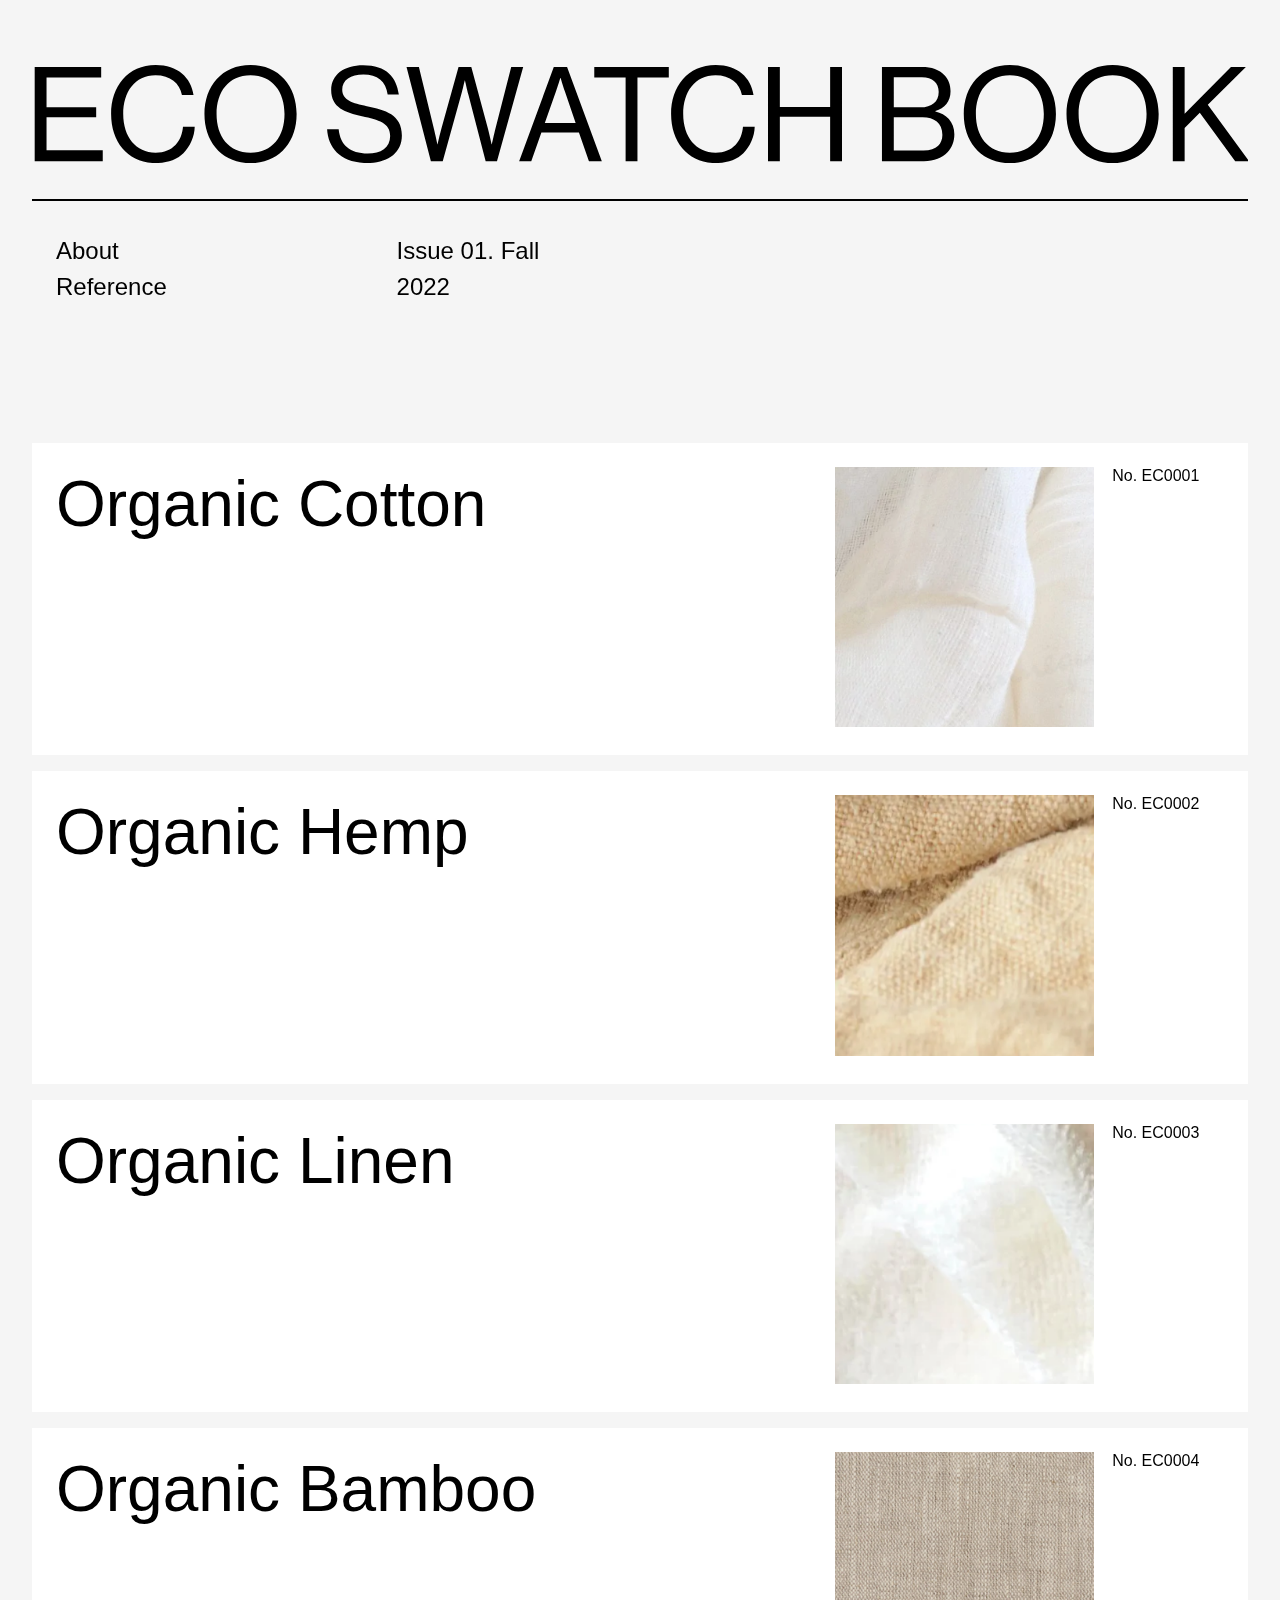
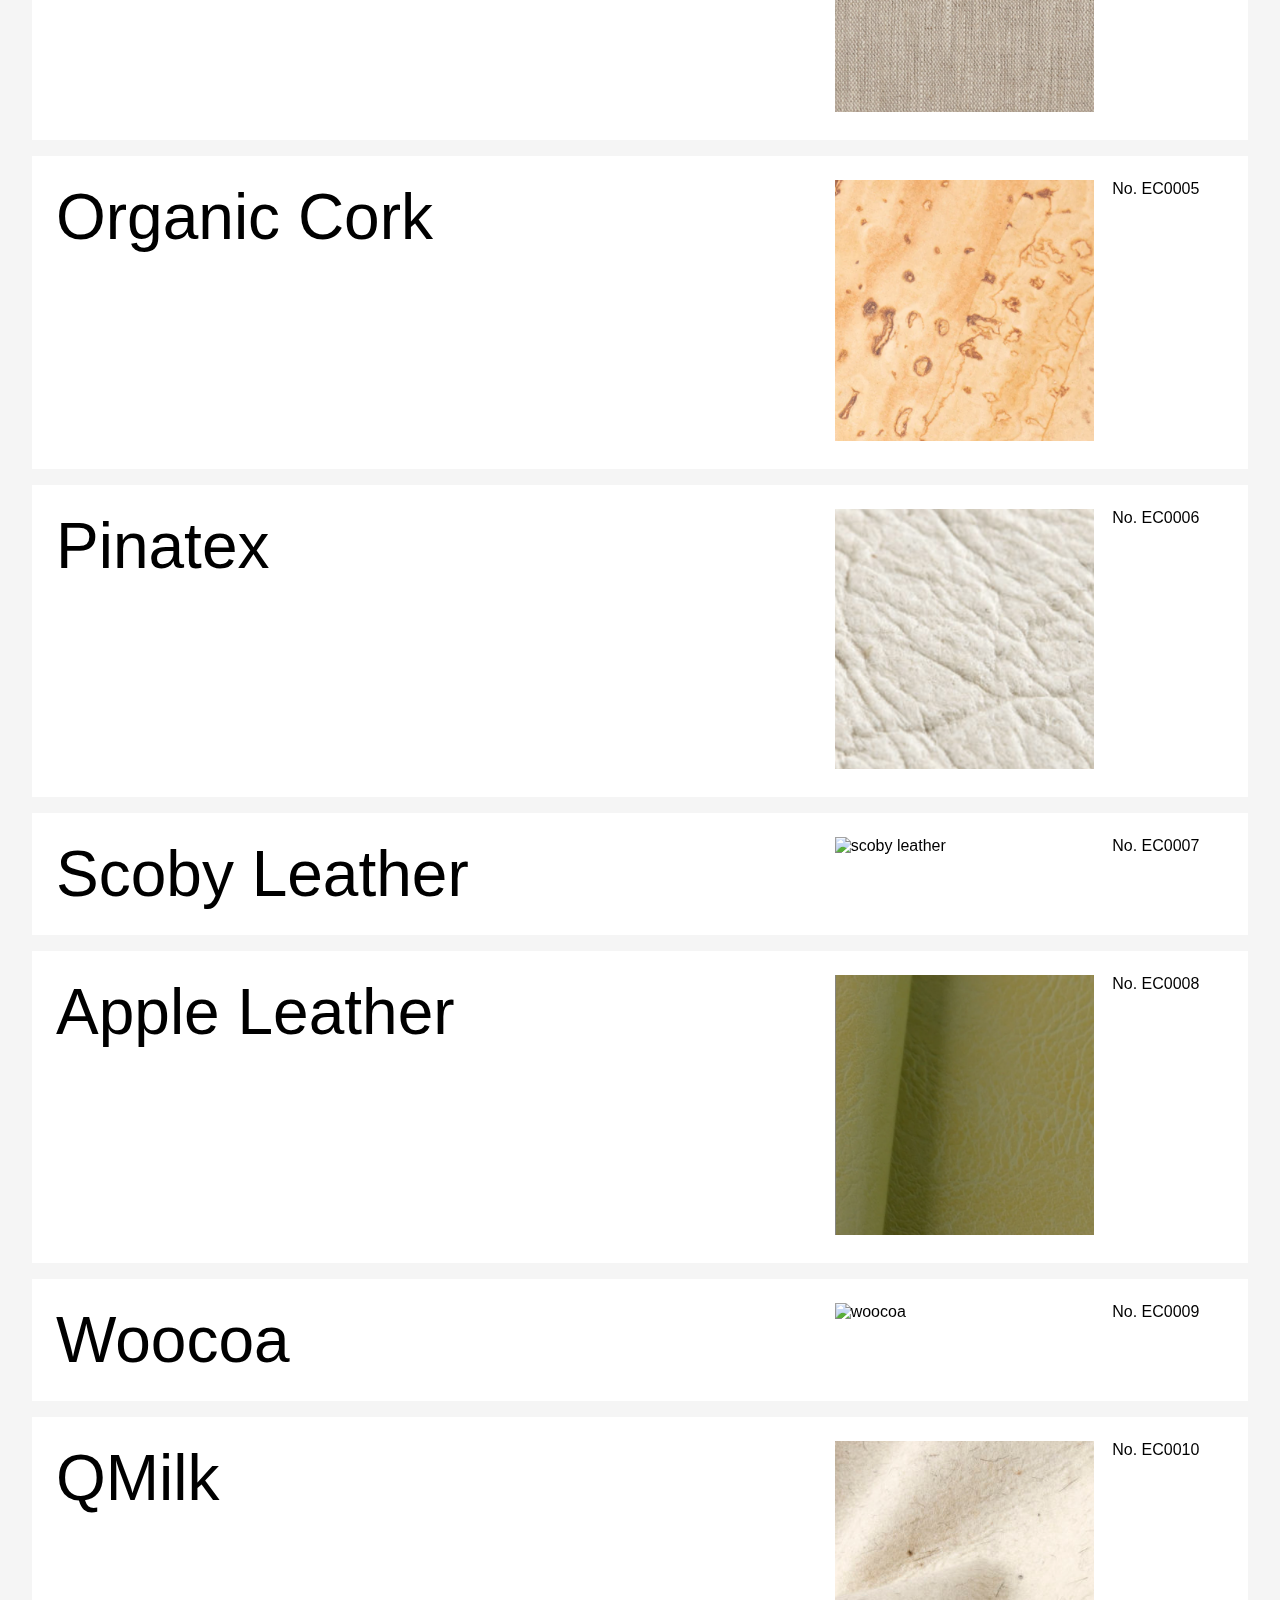
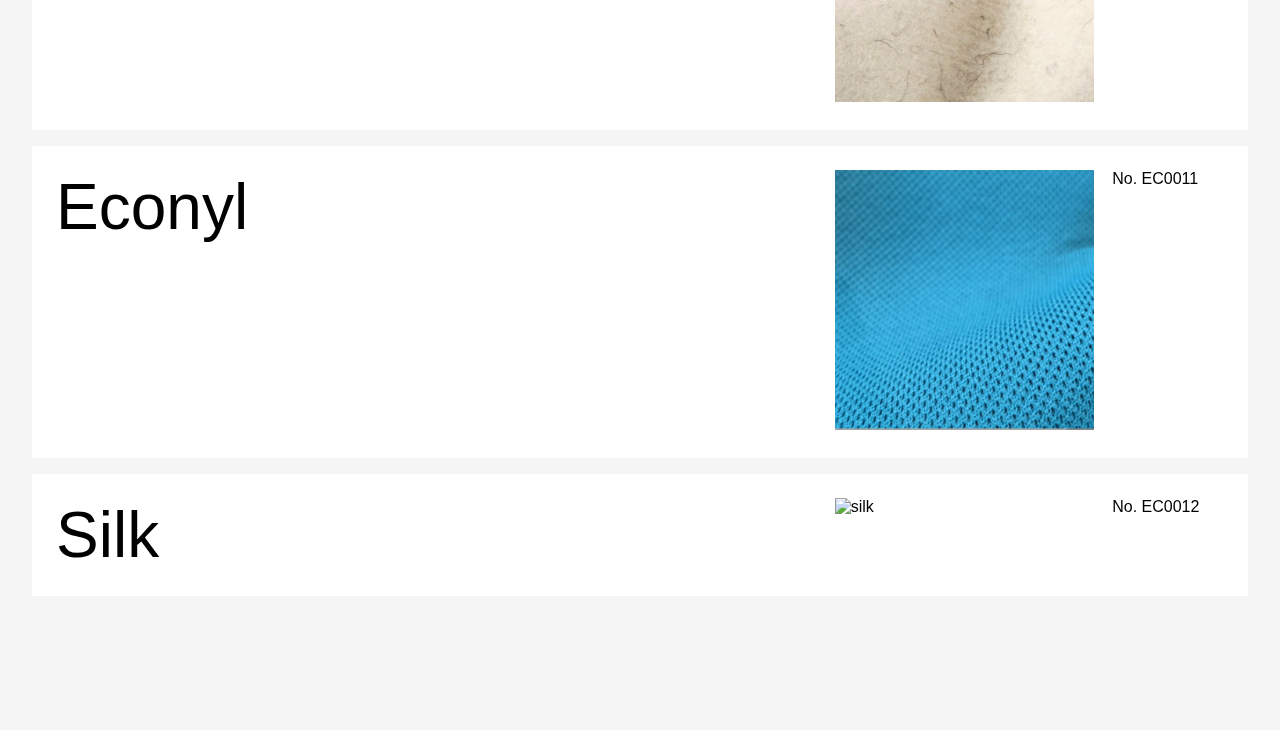
==== index.html @ f73164bb "Add files via upload" ====
<!DOCTYPE html>
<html lang="en">
<head>
  <meta charset="UTF-8">
  <meta name="viewport" content="width=device-width, initial-scale=1.0">
  <title>Eco Swatch Book</title>
  <link rel="stylesheet" href="https://fonts.googleapis.com/css2?family=Material+Symbols+Outlined:opsz,wght,FILL,GRAD@20..48,100..700,0..1,-50..200" />
  <link rel="stylesheet" href="style.css">
  <link rel="stylesheet" href="https://use.typekit.net/wow3qdm.css">
</head>
<body>

  <div class="header">
  <div class="name" style="transform: translate3d(0px, 0px, 0px);"><img src="assets/ECO title.svg" alt="ECO SWATCH BOOK" width="100%" ></div>
  <hr>
  <div class="intro">
    <div>About
      <br>
      Reference</div>
    <div>Issue 01. Fall 2022</div>
    <div></div>
  </div>
  </div>

    <div class="maincontainer">
      <div class="card" id="organiccotton">
        <div class="front">
          <div class="swatchname">Organic Cotton</div>
          <div class="swatchimg"><img src="assets/organic cotton.png" alt="organic cotton" width="100%" ></div>
          <div class="swatchnumber">No. EC0001</div>
        </div>
        <div class="back">
          <div class="back_swatchimg"><img src="assets/organic cotton.gif" width="100%" >
          No. EC0001</div>
          <div class="back_text">
          <div class="back_title">Organic Cotton</div>
          <br>
          <div>Organic cotton is grown using methods and materials that have a low impact on the environment. Organic production systems replenish and maintain soil fertility, reduce the use of toxic and persistent pesticides and fertilizers, and build biologically diverse agriculture. Third­-party certification organizations verify that organic producers use only methods and materials allowed in organic production.<br>
            <br>
          Organic cotton is grown without the use of toxic and persistent pesticides and synthetic fertilizers. In addition, federal regulations prohibit the use of genetically engineered seed for organic farming. 
        </div>
        </div>
          <div class="seeexamples">
            <div class="seeexamples_text"><a href="organic cotton.html">See Examples</a> <span class="material-symbols-outlined">
              call_made
              </span></div>
          </div>
        </div>
      </div>

      <div class="card" id="organichemp">
        <div class="front">
          <div class="swatchname">Organic Hemp</div>
          <div class="swatchimg"><img src="assets/organic hemp.png" alt="organic hemp" width="100%" ></div>
          <div class="swatchnumber">No. EC0002</div>
        </div>
        <div class="back">
          <div class="back_swatchimg"><img src="assets/organic hemp.gif" width="100%" >
          No. EC0002</div>
          <div class="back_text">
          <div class="back_title">Organic Hemp</div>
          <br>
          <div>Hemp, or industrial hemp, is a botanical class of Cannabis sativa cultivars grown specifically for industrial or medicinal use. It can be used to make a wide range of products.<br>
            <br>
          Along with bamboo, hemp is among the fastest growing plants on Earth. It was also one of the first plants to be spun into usable fiber 50,000 years ago. It can be refined into a variety of commercial items, including paper, rope, textiles, clothing, biodegradable plastics, paint, insulation, biofuel, food, and animal feed. </div>
        </div>
          <div class="seeexamples">
            <div class="seeexamples_text"><a href="organic hemp.html">See Examples</a><span class="material-symbols-outlined">
              call_made
              </span>
            </div>
          </div>
        </div>
      </div>

      <div class="card" id="organiclinen">
        <div class="front">
          <div class="swatchname">Organic Linen</div>
          <div class="swatchimg"><img src="assets/organic linen.png" alt="organic linen" width="100%" ></div>
          <div class="swatchnumber">No. EC0003</div>
        </div>
        
        <div class="back">
          <div class="back_swatchimg"><img src="assets/organic linen_back.png" width="100%" >
          No. EC0003</div>
          <div class="back_text">
          <div class="back_title">Organic Linen</div>
          <br>
          <div>Linen is very strong, absorbent, and dries faster than cotton. Because of these properties, linen is comfortable to wear in hot weather and is valued for use in garments. It also has other distinctive characteristics, notably its tendency to wrinkle.<br>
          <br>
          Linen textiles appear to be some of the oldest in the world; their history goes back many thousands of years. </div>
        </div>
          <div class="seeexamples">
            <div class="seeexamples_text"><a href="organic linen.html">See Examples </a><span class="material-symbols-outlined">
              call_made
              </span></div>
          </div>
        </div>
      </div>

      <div class="card" id="organicbamboo">
        <div class="front">
          <div class="swatchname">Organic Bamboo</div>
          <div class="swatchimg"><img src="assets/organic bamboo.png" alt="organic bamboo" width="100%" ></div>
          <div class="swatchnumber">No. EC0004</div>
        </div>
        
        <div class="back">
          <div class="back_swatchimg"><img src="assets/organic bamboo_back.png" width="100%" >
          No. EC0004</div>
          <div class="back_text">
          <div class="back_title">Organic Bamboo</div>
          <br>
          <div>When bamboo is harvested, it can be done without killing the plant itself. That means that bamboo can renew suuuuper quickly (it’s one of the fastest growing plants on the planet). Like hemp, bamboo consumes more CO2 than some trees. It doesn’t require a lot of inputs and can survive on rainfall alone.<br>
            <br>
          Organic bamboo can be turned into one of the one of the most sustainable fabrics — but that doesn’t mean it always is. Depending on how it’s processed, it could involve chemically intensive processes — and all the harmful impacts that come with it.</div>
        </div>
          <div class="seeexamples">
            <div class="seeexamples_text"><a href="organic bamboo.html">See Examples </a><span class="material-symbols-outlined">
              call_made
              </span></div>
          </div>
        </div>
      </div>

      <div class="card" id="cork">
        <div class="front">
          <div class="swatchname">Organic Cork</div>
          <div class="swatchimg"><img src="assets/cork.png" alt="cork" width="100%" ></div>
          <div class="swatchnumber">No. EC0005</div>
        </div>
        
        <div class="back">
          <div class="back_swatchimg"><img src="assets/cork_back.png" width="100%" >
          No. EC0005</div>
          <div class="back_text">
          <div class="back_title">Cork</div>
          <br>
          <div>Cork fabric has left the board and the bottle to make it onto our bodies. The material has become a popular one for vegan bags and shoes… and for good reason.<br>
          <br> 
          Cork is sustainably harvested from a cork oak (yes, it’s from a tree) by simply shaving away the bark. In fact, Quercus suber can be harvested—and should be harvested—to extend its life.</div>
        </div>
          <div class="seeexamples">
            <div class="seeexamples_text"><a href="cork.html">See Examples </a><span class="material-symbols-outlined">
              call_made
              </span></div>
          </div>
        </div>
      </div>

      <div class="card" id="pinatex">
        <div class="front">
          <div class="swatchname">Pinatex</div>
          <div class="swatchimg"><img src="assets/pinatex.png" alt="pinatex" width="100%" ></div>
          <div class="swatchnumber">No. EC0006</div>
        </div>
        
        <div class="back">
          <div class="back_swatchimg"><img src="assets/pinatex_back.png" width="100%" >
          No. EC0006</div>
          <div class="back_text">
          <div class="back_title">Pinatex</div>
          <br>
          <div>Piñatex is a non-biodegradable leather alternative made from cellulose fibres extracted from pineapple leaves, PLA (polylactic acid), and petroleum-based resin.<br>
          <br>
          Piñatex was developed by Dr Carmen Hijosa and first presented at the PhD graduate exhibition at the Royal College of Art, London. It’s essentially a food byproduct, made from scrap pineapple leaves that are otherwise burned. It reduces waste and can biodegrade naturally even when frequently combined with wood-based PLA.</div>
        </div>
          <div class="seeexamples">
            <div class="seeexamples_text"><a href="pinatex.html">See Examples </a><span class="material-symbols-outlined">
              call_made
              </span></div>
          </div>
        </div>
      </div>

      <div class="card" id="scobyleather">
        <div class="front">
          <div class="swatchname">Scoby Leather</div>
          <div class="swatchimg"><img src="assets/scoby leather.png" alt="scoby leather" width="100%" ></div>
          <div class="swatchnumber">No. EC0007</div>
        </div>
        
        <div class="back">
          <div class="back_swatchimg"><img src="assets/scoby leather_back.png" width="100%" >
          No. EC0007</div>
          <div class="back_text">
          <div class="back_title">Scoby Leather</div>
          <br>
          <div>SCOBY-based leather obviously doesn’t require animals, is biodegradable, requires zero heavy metals and other tanning chemicals, and is significantly cheaper than genuine leather, too.<br>
          <br>
          Kombucha is fermented using a material of live cultures called SCOBY (Symbiotic Culture of Bacteria and Yeast), and that same mushy gob of bacteria can be turned into leather. Laid on a mold, the SCOBY leather dries, fast forward a few steps and you’re left with tea-based vegan shoes, wallets, and clothes.</div>
        </div>
          <div class="seeexamples">
            <div class="seeexamples_text"><a href="scoby leather.html">See Examples </a><span class="material-symbols-outlined">
              call_made
              </span></div>
          </div>
        </div>
      </div>

      <div class="card" id="appleleather">
        <div class="front">
          <div class="swatchname">Apple Leather</div>
          <div class="swatchimg"><img src="assets/apple leather.png" alt="apple leather" width="100%" ></div>
          <div class="swatchnumber">No. EC0008</div>
        </div>
        
        <div class="back">
          <div class="back_swatchimg"><img src="assets/apple leather_back.png" width="100%" >
          No. EC0008</div>
          <div class="back_text">
          <div class="back_title">Apple Leather</div>
          <br>
          <div>Apple leather, also known as AppleSkin, is a bio-based material made using the leftover pomace and peel from the fruit juice and compote industry.<br>
          <br>
          Originating from the region of Bolzano in northern Italy, the fabric is created by first taking the recovered apple waste and reducing it to a powder. Once processed, it is sent to a factory located in Florence, where it is combined with polyurethane and coated onto a cotton and polyester canvas.</div>
        </div>
          <div class="seeexamples">
            <div class="seeexamples_text"><a href="apple leather.html">See Examples </a><span class="material-symbols-outlined">
              call_made
              </span></div>
          </div>
        </div>
      </div>

      <div class="card" id="woocoa">
        <div class="front">
          <div class="swatchname">Woocoa</div>
          <div class="swatchimg"><img src="assets/woocoa.png" alt="woocoa" width="100%" ></div>
          <div class="swatchnumber">No. EC0009</div>
        </div>
        
        <div class="back">
          <div class="back_swatchimg"><img src="assets/woocoa_back.png" width="100%" >
          No. EC0009</div>
          <div class="back_text">
          <div class="back_title">Woocoa</div>
          <br>
          <div>Alternative plant-based wools have taken the world by storm, including this one — made from hemp, coconut fibers, and mushroom enzymes. This vegan wool is not only animal-friendly, but is also sustainable.<br>
          <br>
          Woocoa is a biofabricated wool that is a hygroscopic, thermal, and antimicrobial fiber obtained from medicinal marijuana waste. The fiber is durable, easy-to-dye, environmentally friendly also flexible, elastic, and wicks away humidity. Its produced under a circular and regenerative process. Other bio-products are biobricks and biopackaging.</div>
        </div>
          <div class="seeexamples">
            <div class="seeexamples_text">See Examples <span class="material-symbols-outlined">
              call_made
              </span></div>
          </div>
        </div>
      </div>

      <div class="card" id="qmilk">
        <div class="front">
          <div class="swatchname">QMilk</div>
          <div class="swatchimg"><img src="assets/qmilk.png" alt="QMilk" width="100%" ></div>
          <div class="swatchnumber">No. EC0010</div>
        </div>
        
        <div class="back">
          <div class="back_swatchimg"><img src="assets/qmilk.gif" width="100%" >
          No. EC0010</div>
          <div class="back_text">
          <div class="back_title">QMilk</div>
          <br>
          <div>
          QMilk has been self-proclaimed to be the “material of the future.” And maybe it is! It sure sounds pretty futuristic.<br>
          <br> 
          The material uses casein, a milk protein sourced as a byproduct of the dairy industry, to make a fabric that’s natural, compostable, flame retardant, and silky smooth.</div>
        </div>
          <div class="seeexamples">
            <div class="seeexamples_text">See Examples <span class="material-symbols-outlined">
              call_made
              </span></div>
          </div>
        </div>
      </div>

      <div class="card" id="econyl">
        <div class="front">
          <div class="swatchname">Econyl</div>
          <div class="swatchimg"><img src="assets/econyl.png" alt="organic cotton" width="100%" ></div>
          <div class="swatchnumber">No. EC0011</div>
        </div>
        
        <div class="back">
          <div class="back_swatchimg"><img src="assets/econyl_back.png" width="100%" >
          No. EC0011</div>
          <div class="back_text">
          <div class="back_title">Econyl</div>
          <br>
          <div>Econyl is a trademark of the Italian plastics company Aquafil. This company has also produced a variety of other textiles and industrial plastics, but it is most well-known for developing Econyl fabric. Inspired by the environmental crisis caused by synthetic fibers, the creators of Econyl sought to devise an alternative to nylon that doesn’t harm ecosystems.</div>
        </div>
          <div class="seeexamples">
            <div class="seeexamples_text"><a href="econyl.html">See Examples </a><span class="material-symbols-outlined">
              call_made
              </span></div>
          </div>
        </div>
      </div>

      <div class="card" id="silk">
        <div class="front">
          <div class="swatchname">Silk</div>
          <div class="swatchimg"><img src="assets/silk.png" alt="silk" width="100%" ></div>
          <div class="swatchnumber">No. EC0012</div>
        </div>

        <div class="back">
          <div class="back_swatchimg"><img src="assets/silk_back.png" width="100%" >
          No. EC0012</div>
          <div class="back_text">
          <div class="back_title">Silk</div>
          <br>
          <div>The strongest natural protein fibre composed mainly of Fibroin, silk is a shimmering textile known for its satin texture and famous for being a luxurious fabric.<br>
          <br>
          The most common silk is produced from silkworms, small creatures which mostly live on mulberry leaves. The protecting cocoon created around themself is harvested and used for silk production.<br>
          <br>
          The global average of silk production accounts for 80,000 tons per year, of which approximately 70% is produced in China.</div>
        </div>
          <div class="seeexamples">
            <div class="seeexamples_text"><a href="silk.html">See Examples </a><span class="material-symbols-outlined">
              call_made
              </span></div>
          </div>
        </div>
      </div>

    </div>




<script src="index.js"></script>
</body>

</html>
---- style.css ----
* {
  padding: 0px;
}

a,
a:link,
a:visited {
  text-decoration: none;
  color: black;
}


a:active {
  color: gray;
}


.material-symbols-outlined {
  font-variation-settings:
    'FILL'0,
    'wght'300,
    'GRAD'0,
    'opsz'48
}

body {
  margin: 32px;
  margin-top: 64px;
  background-color: #F5F5F5;
  font-family: neue-haas-grotesk-text, sans-serif;
  transform: translate3d(0,0,0);
  -webkit-transform: translate3d(0, 0, 0);
  -webkit-transform: translateZ(0px);
   
}

.name {
  margin-bottom: 32px;
}

hr {
  border: 1px solid black;
}

.card {
  transform-style: preserve-3d;
  transition: all 0.8s ease;
  background-color: white;
  margin-top: 16px;
  z-index: 10;
  cursor: grab;
}


.intro {
  display: grid;
  grid-template-columns: 2fr 1fr 4fr;
  padding: 24px 0px 24px 24px;
  font-size: 1.5em;
  line-height: 1.5em;
  margin-bottom: 114px;
  font-weight: 400;
  color: #000000;
}


.front {
  backface-visibility: hidden;
  -webkit-backface-visibility: hidden;
  display: grid;
  grid-template-columns: 6fr 2fr 1fr;
  padding: 24px;
}

.swatchname {
  font-size: 4em;
  font-weight: 400;
  padding: 0px;
}

.swatchnumber {
  padding-left: 18px;
  font-weight: 400;
  font-size: 1em;
  color: #000000;
}


.back {
  position: absolute;
  top: 0;
  left: 0;
  width: 100%;
  height: 100%;
  backface-visibility: hidden;
  -webkit-backface-visibility: hidden;
  transform: rotateY(180deg);

  display: grid;
  grid-template-columns: 2fr 4fr 1fr;
  grid-template-rows: 1fr;

  background-color: white;

}

.back_swatchimg {
  padding: 24px 0px 0px 24px;
  font-size: 1em;
  line-height: 2em;
}

.back_text {
  padding: 24px 0px 24px 24px;
  font-size: 1em;
  display: block;
}

.back_title {
  font-size: 1.5em;
}


.seeexamples {
  position: relative;
  height: 100%;
  padding-left: 24px;
}

.seeexamples_text {
  position: absolute;
  bottom: 24px;
  right: 24px;
}

.flipCard {
  transform: rotateY(180.5deg);
  -webkit-transform: rotateY(180.5deg);
  -moz-transform: rotateY(180.5deg);
}




@media screen and (max-width: 1007px) {


  .intro {
    display: grid;
    grid-template-columns: 3fr 3fr 2fr;
  }

  .front {
    backface-visibility: hidden;
    display: grid;
    grid-template-columns: 3fr 2fr;
  }

  .swatchname {
    font-size: 2.5em;
    font-weight: 400;
  }

  .swatchnumber {
    position: absolute;
    bottom: 24px;
    padding-left: 0px;
    font-weight: 400;
    font-size: 1em;
    color: #000000;
  }

  .back {
    display: grid;
    grid-template-columns: repeat(3, 1fr);
    grid-auto-rows: minmax(100px, auto);
    padding-left: 0px;
  }


  .back_swatchimg {
    grid-column: 1 / 2;
    grid-row: 1;
    padding: 24px 0px 0px 24px;
  }

  .seeexamples {
    grid-column: 1 / 4;
    grid-row: 1;
    position: relative;
    height: 100%;
  }

  .back_text {
    grid-column: 2 / 4;
    grid-row: 1;
    padding: 24px 24px 0px 24px;
    font-size: 1em;
  }

  .seeexamples_text {
    position: absolute;
    bottom: 24px;
    right: 24px;
    font-size: 1em;
    font-weight: 400;
  }

  .back_title {
    font-size: 1.2em;
    font-weight: 400;
  }

}


@media screen and (max-width: 708px) {

  body {
    margin: 16px;
    margin-top: 32px;
    background-color: #F5F5F5;
    font-family: neue-haas-grotesk-text, sans-serif;
  }

  .name {
    margin-top: 48px;
    margin-bottom: 16px;
  }

  .intro {
    display: grid;
    grid-template-columns: 3fr 1fr 1fr;
    padding: 16px 0px 16px 16px;
    font-size: 1.2em;
    line-height: 1.5em;
    margin-bottom: 56px;
    font-weight: 400;
    color: #000000;
  }

  .card {
    margin-top: 16px;
  }

  .front {
    backface-visibility: hidden;
    display: grid;
    grid-template-columns: 1fr;
    padding: 16px;
  }

  .swatchname {
    font-size: 2em;
    font-weight: 400;
    margin-bottom: 24px;
  }

  .swatchnumber {
    /* position: static; */
    margin-top: 24px;
    font-weight: 400;
    font-size: 1em;
    padding: 0px;
    color: #000000;
  }

  .back {
    position: absolute;
    top: 0;
    left: 0;
    width: 100%;
    height: 100%;
    backface-visibility: hidden;
    -webkit-backface-visibility: hidden;
    transform: rotateY(180deg);
    -webkit-transform: rotateY(180deg);
    display: grid;
    grid-template-columns: 1fr;


    background-color: white;
  }


  .back_swatchimg {
    grid-row: 1;
    padding: 12px 12px 0px 12px;
    font-size: 12px;
  }

  .back_text {
    grid-column: 1 / 4;
    grid-row: 2 / 3;
    padding: 12px;
    line-height: 18px;
    font-size: 14px;
  }

  .back_title {
    font-size: 18px;
  }


  .seeexamples {
    grid-column: 1 / 4;
    grid-row: 3;
    position: relative;
    height: 100%;
  }

  .seeexamples_text {
    font-size: 12px;
    position: absolute;
    bottom: 12px;
    right: 12px;
  }

}
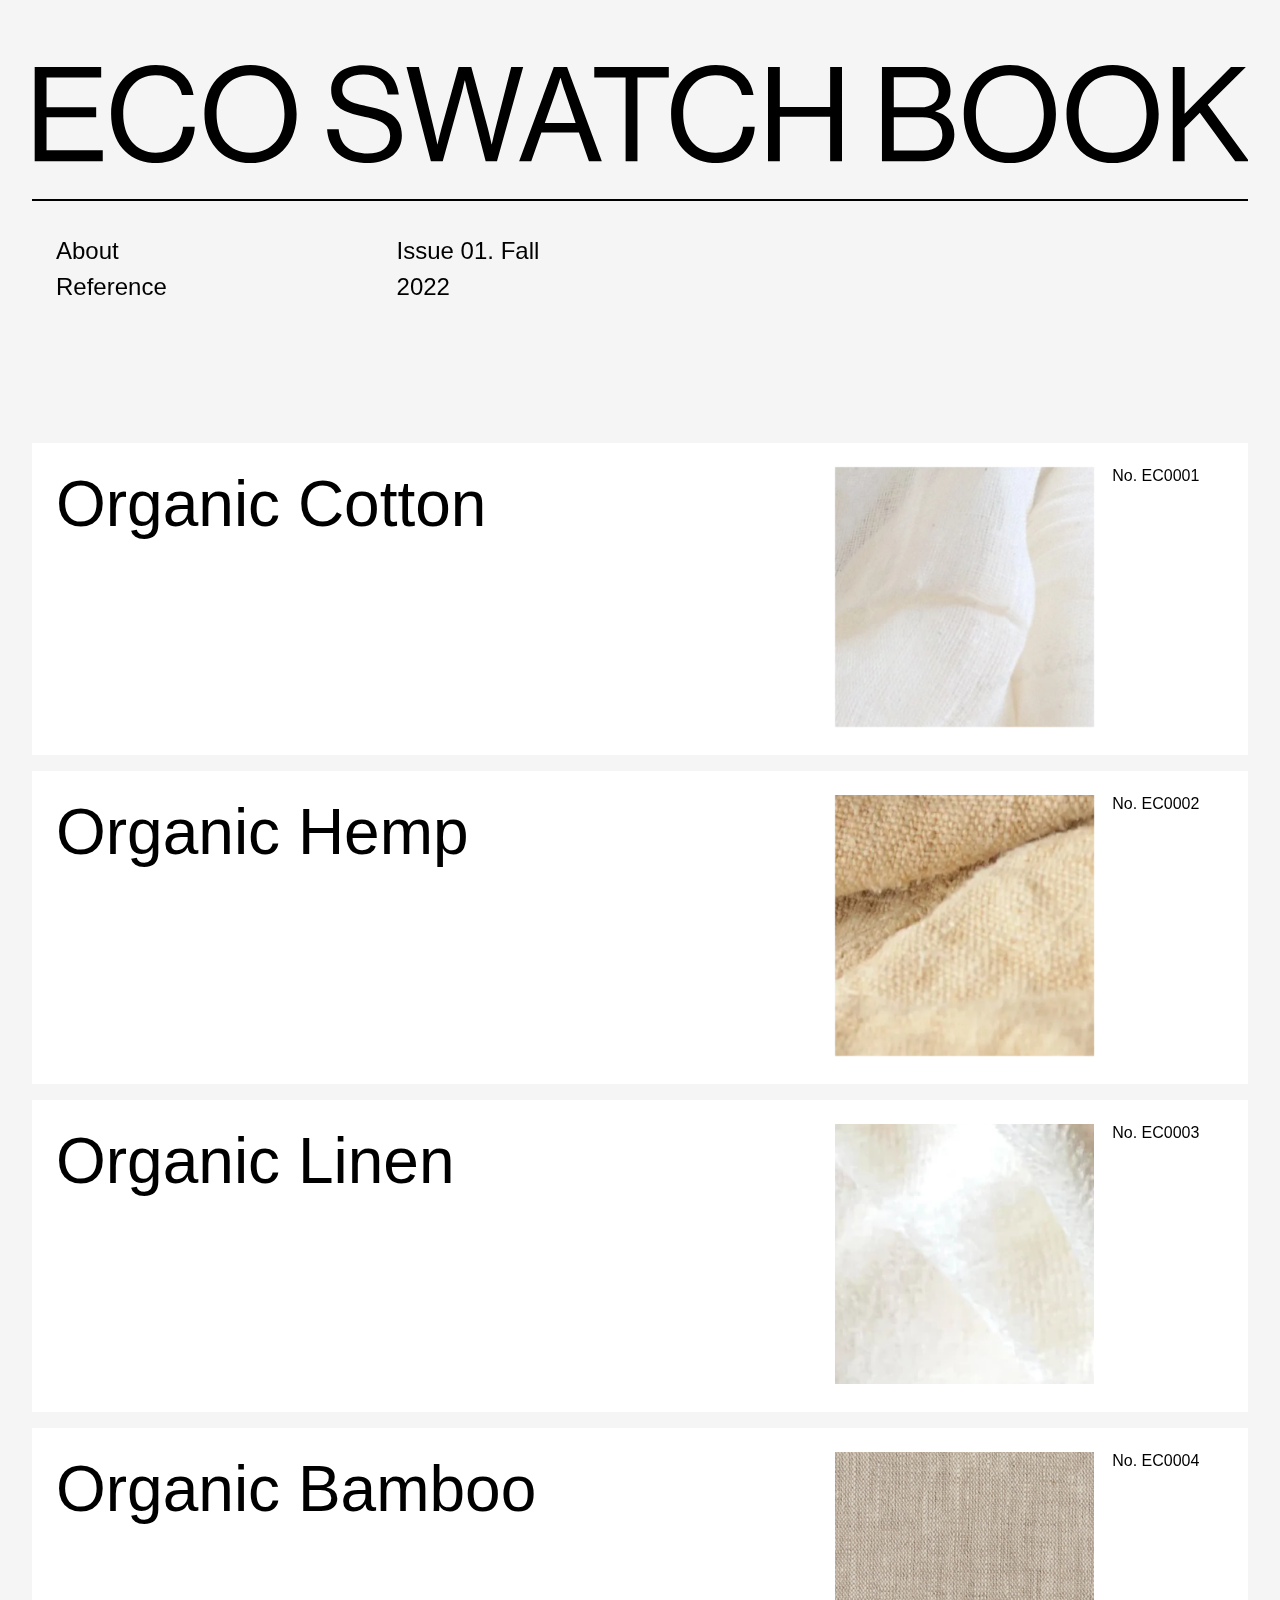
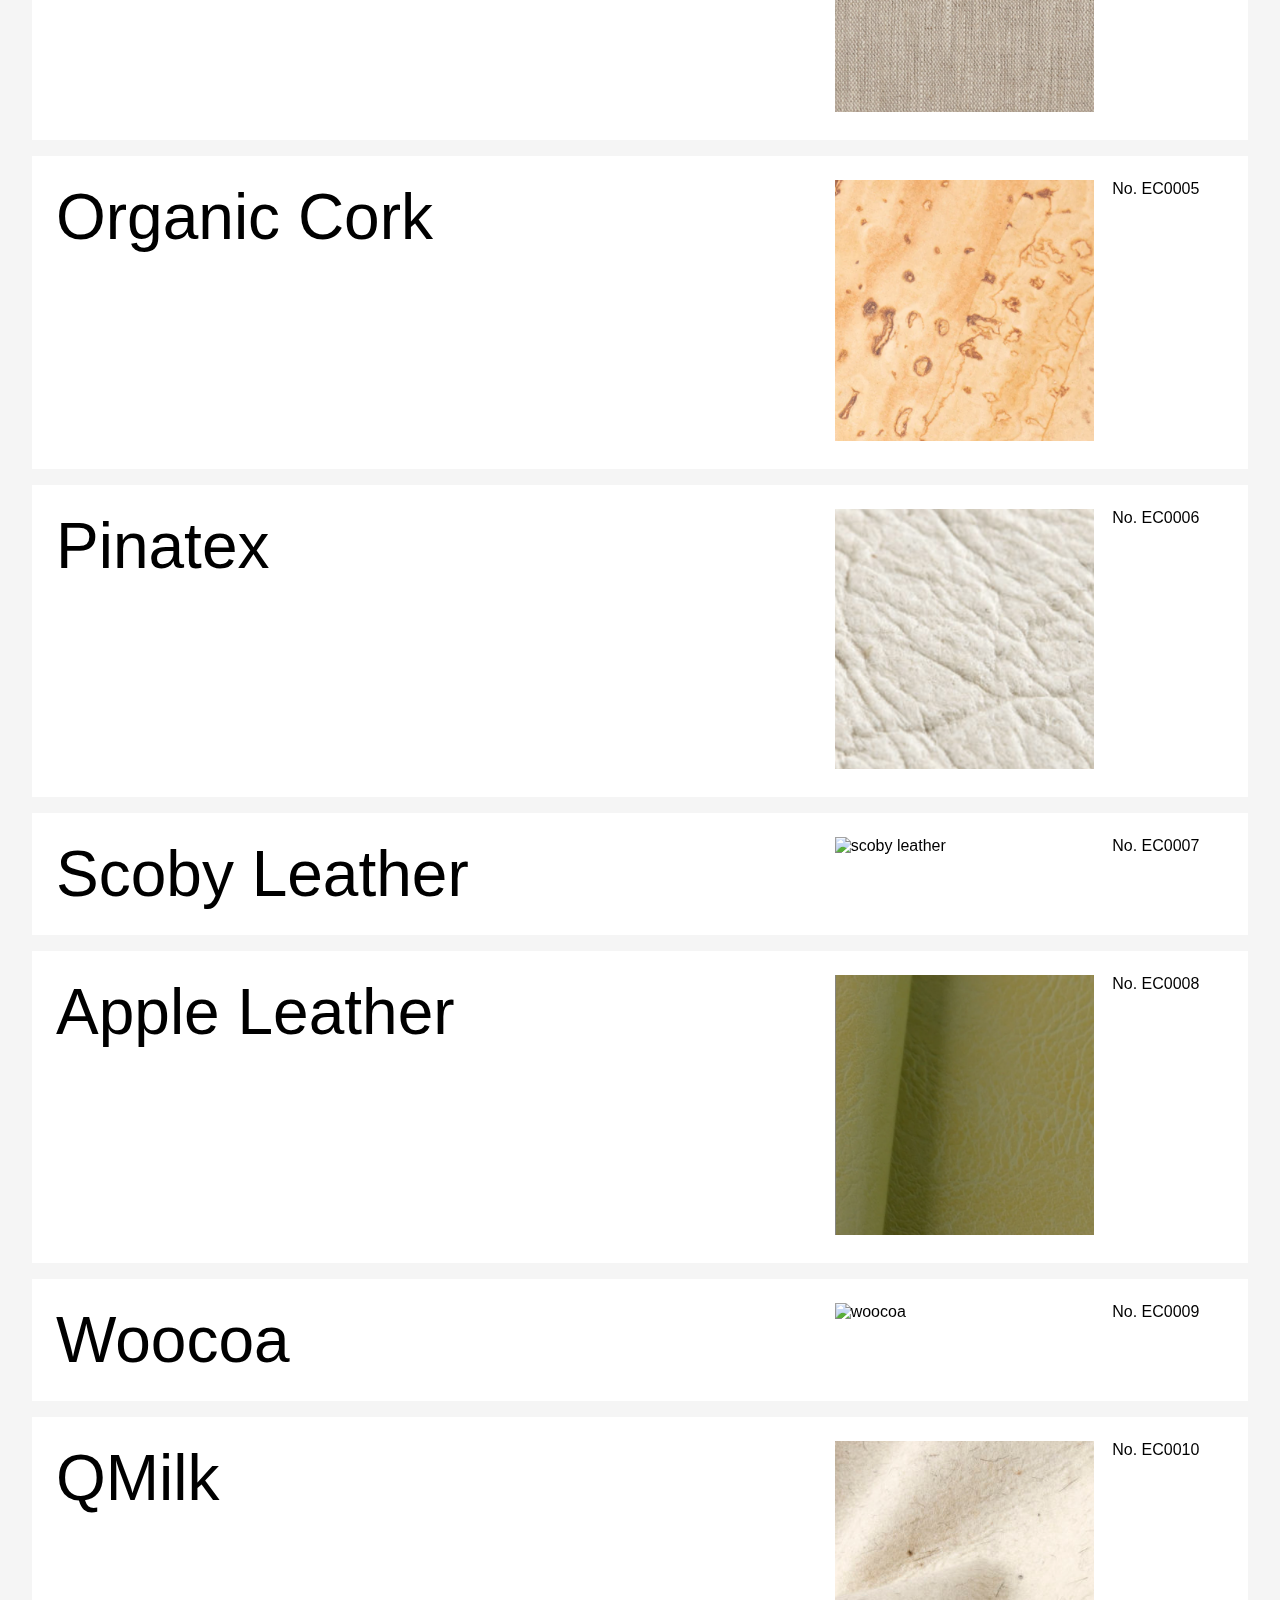
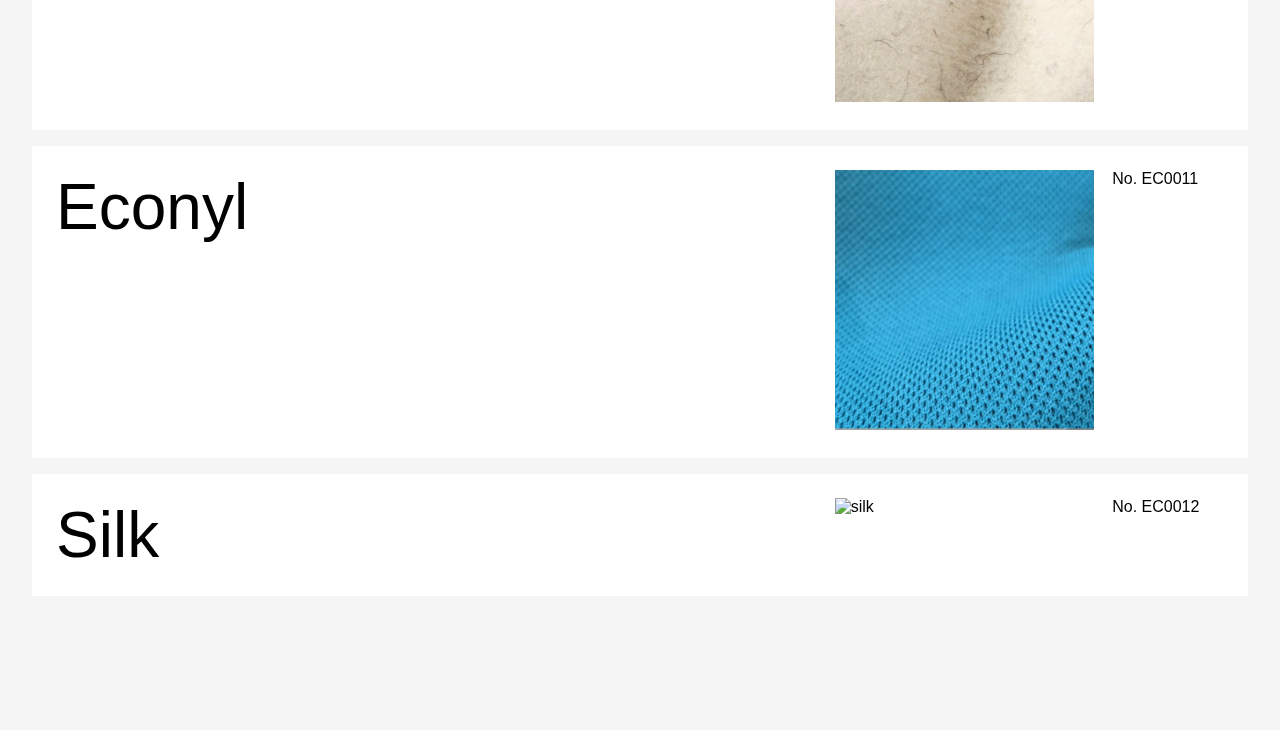
==== commit f56c5107: "Update index.html" ====
--- a/index.html
+++ b/index.html
@@ -23,6 +23,7 @@
   </div>
 
     <div class="maincontainer">
+      <div class="cardWrapper">
       <div class="card" id="organiccotton">
         <div class="front">
           <div class="swatchname">Organic Cotton</div>
@@ -70,6 +71,7 @@
               </span>
             </div>
           </div>
+        </div>
         </div>
       </div>
 
@@ -332,4 +334,4 @@
 <script src="index.js"></script>
 </body>
 
-</html>+</html>
--- a/style.css
+++ b/style.css
@@ -30,7 +30,7 @@
   font-family: neue-haas-grotesk-text, sans-serif;
   transform: translate3d(0,0,0);
   -webkit-transform: translate3d(0, 0, 0);
-  -webkit-transform: translateZ(0px);
+
    
 }
 
@@ -44,7 +44,9 @@
 
 .card {
   transform-style: preserve-3d;
-  transition: all 0.8s ease;
+  -webkit-transform-style: preserve-3d;
+  
+  transition: all 1s ease;
   background-color: white;
   margin-top: 16px;
   z-index: 10;
@@ -70,6 +72,9 @@
   display: grid;
   grid-template-columns: 6fr 2fr 1fr;
   padding: 24px;
+  
+  transform-style: preserve-3d;
+    -webkit-transform-style: preserve-3d;
 }
 
 .swatchname {
@@ -95,7 +100,7 @@
   backface-visibility: hidden;
   -webkit-backface-visibility: hidden;
   transform: rotateY(180deg);
-
+  -webkit-transform: rotateY(180deg);
   display: grid;
   grid-template-columns: 2fr 4fr 1fr;
   grid-template-rows: 1fr;
@@ -134,9 +139,10 @@
 }
 
 .flipCard {
-  transform: rotateY(180.5deg);
-  -webkit-transform: rotateY(180.5deg);
-  -moz-transform: rotateY(180.5deg);
+  transform: perspective(800px) rotateY(180deg);
+  -webkit-transform: perspective(800px) rotateY(180deg);
+  -moz-transform: perspective(800px) rotateY(180deg);
+  
 }
 
 
@@ -257,12 +263,13 @@
   }
 
   .swatchnumber {
-    /* position: static; */
+    position: static;
     margin-top: 24px;
     font-weight: 400;
     font-size: 1em;
     padding: 0px;
     color: #000000;
+
   }
 
   .back {
@@ -273,8 +280,13 @@
     height: 100%;
     backface-visibility: hidden;
     -webkit-backface-visibility: hidden;
-    transform: rotateY(180deg);
-    -webkit-transform: rotateY(180deg);
+  
+  transform: perspective(800px) rotateY(180deg);
+  -webkit-transform: perspective(800px) rotateY(180deg);
+  -moz-transform: perspective(800px) rotateY(180deg);
+
+
+
     display: grid;
     grid-template-columns: 1fr;
 
@@ -316,4 +328,4 @@
     right: 12px;
   }
 
-}+}
